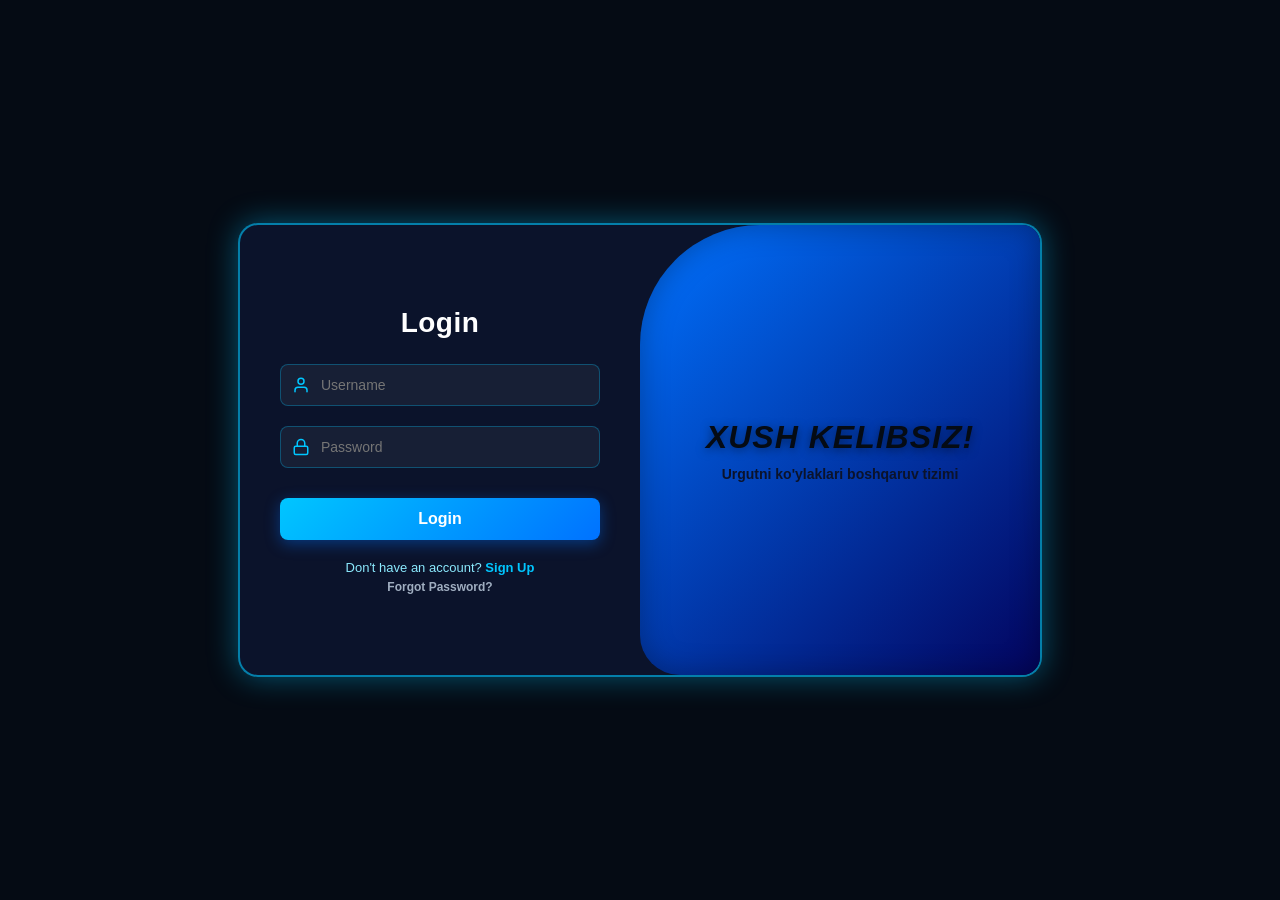
==== index.html @ d0684150 "Add files via upload" ====
<!DOCTYPE html>
<html lang="uz">
<head>
    <meta charset="UTF-8">
    <title>👕 "Ugutni ko'ylaklari" - Tizimga Kirish</title>
    <style>
        /* Sahifa umumiy orqa foni */
        body {
            font-family: 'Segoe UI', Tahoma, Geneva, Verdana, sans-serif;
            margin: 0;
            padding: 0;
            background: #050b14;
            height: 100vh;
            display: flex;
            justify-content: center;
            align-items: center;
        }

        /* Asosiy ikki qismli karta qutisi (Rasm dizayni asosida) */
        .login-container {
            width: 800px;
            height: 450px;
            background: #0b132b;
            border-radius: 20px;
            box-shadow: 0 0 30px rgba(0, 198, 255, 0.4);
            border: 2px solid rgba(0, 198, 255, 0.6);
            display: flex;
            overflow: hidden;
            position: relative;
        }

        /* Chap tomon: Forma qismi */
        .login-form-side {
            flex: 1;
            padding: 50px 40px;
            display: flex;
            flex-direction: column;
            justify-content: center;
            z-index: 2;
        }

        .login-form-side h2 {
            color: #ffffff;
            font-size: 28px;
            margin-top: 0;
            margin-bottom: 25px;
            letter-spacing: 0.5px;
        }

        /* Input maydonlari */
        .input-box {
            position: relative;
            margin-bottom: 20px;
        }

        .input-box input {
            width: 100%;
            padding: 12px 15px 12px 40px;
            background: rgba(255, 255, 255, 0.05);
            border: 1px solid rgba(0, 198, 255, 0.3);
            border-radius: 8px;
            color: white;
            font-size: 14px;
            box-sizing: border-box;
            transition: all 0.3s ease;
        }

        .input-box input:focus {
            outline: none;
            border-color: #00c6ff;
            box-shadow: 0 0 12px rgba(0, 198, 255, 0.5);
            background: rgba(255, 255, 255, 0.1);
        }

        /* Input ikonchalari */
        .input-box svg {
            position: absolute;
            left: 12px;
            top: 50%;
            transform: translateY(-50%);
            width: 18px;
            height: 18px;
            stroke: #00c6ff;
            fill: none;
            stroke-width: 2;
            stroke-linecap: round;
            stroke-linejoin: round;
        }

        /* Kirish tugmasi */
        .submit-btn {
            width: 100%;
            padding: 12px;
            background: linear-gradient(135deg, #00c6ff, #0072ff);
            color: white;
            border: none;
            border-radius: 8px;
            font-size: 16px;
            font-weight: bold;
            cursor: pointer;
            box-shadow: 0 4px 15px rgba(0, 114, 255, 0.4);
            transition: all 0.3s ease;
            margin-top: 10px;
            box-sizing: border-box;
        }

        .submit-btn:hover {
            background: linear-gradient(135deg, #0072ff, #00c6ff);
            box-shadow: 0 0 20px rgba(0, 198, 255, 0.8);
            transform: translateY(-2px);
        }

        /* Yordamchi havolalar */
        .form-footer {
            margin-top: 20px;
            text-align: center;
            font-size: 13px;
            color: #8be9fd;
        }

        .form-footer a {
            color: #00c6ff;
            text-decoration: none;
            font-weight: bold;
        }

        .form-footer a:hover {
            text-decoration: underline;
        }

        /* O'ng tomon: Ko'k va gradient fonli qism (Rasmda qizil bo'lgan joy) */
        .login-banner-side {
            flex: 1;
            background: linear-gradient(135deg, #0072ff 0%, #03045e 100%);
            display: flex;
            flex-direction: column;
            justify-content: center;
            align-items: center;
            padding: 40px;
            text-align: center;
            color: white;
            border-top-left-radius: 120px;
            border-bottom-left-radius: 40px;
            box-shadow: inset 0 0 30px rgba(0, 0, 0, 0.3);
            position: relative;
        }

        .login-banner-side h1 {
            font-size: 32px;
            margin: 0 0 10px 0;
            letter-spacing: 1px;
            text-shadow: 0 2px 10px rgba(0,0,0,0.5);
        }

        .login-banner-side p {
            font-size: 14px;
            color: #e2e8f0;
            margin: 0;
        }
    </style>
</head>
<body>

    <div class="login-container">
        <!-- Chap tomon: Login Formasi -->
        <div class="login-form-side">
            <h2 style="text-align: center;">Login</h2>
            
            <!-- action="index.html" orqali kirganda dashboardga o'tadi -->
            <form action="dashboard.html" method="GET">
                
                <!-- Foydalanuvchi nomi -->
                <div class="input-box">
                    <svg viewBox="0 0 24 24"><path d="M20 21v-2a4 4 0 0 0-4-4H8a4 4 0 0 0-4 4v2"></path><circle cx="12" cy="7" r="4"></circle></svg>
                    <input type="text" name="username" placeholder="Username" required>
                </div>

                <!-- Parol -->
                <div class="input-box">
                    <svg viewBox="0 0 24 24"><rect x="3" y="11" width="18" height="11" rx="2" ry="2"></rect><path d="M7 11V7a5 5 0 0 1 10 0v4"></path></svg>
                    <input type="password" name="password" placeholder="Password" required>
                </div>

                <button type="submit" class="submit-btn">Login</button>
            </form>

            <div class="form-footer">
                Don't have an account? <a href="#">Sign Up</a><br>
                <a href="#" style="color: #a0aec0; font-size: 12px; margin-top: 5px; display: inline-block;">Forgot Password?</a>
            </div>
        </div>

        <!-- O'ng tomon: Ko'k gradient banner qismi -->
        <div class="login-banner-side">
            <h1 style="color: #050b14; font-style: italic;">XUSH KELIBSIZ!</h1>
            <p style="color: #0b132b; font-weight: bold;">Urgutni ko'ylaklari boshqaruv tizimi</p>
        </div>
    </div>

</body>
</html>
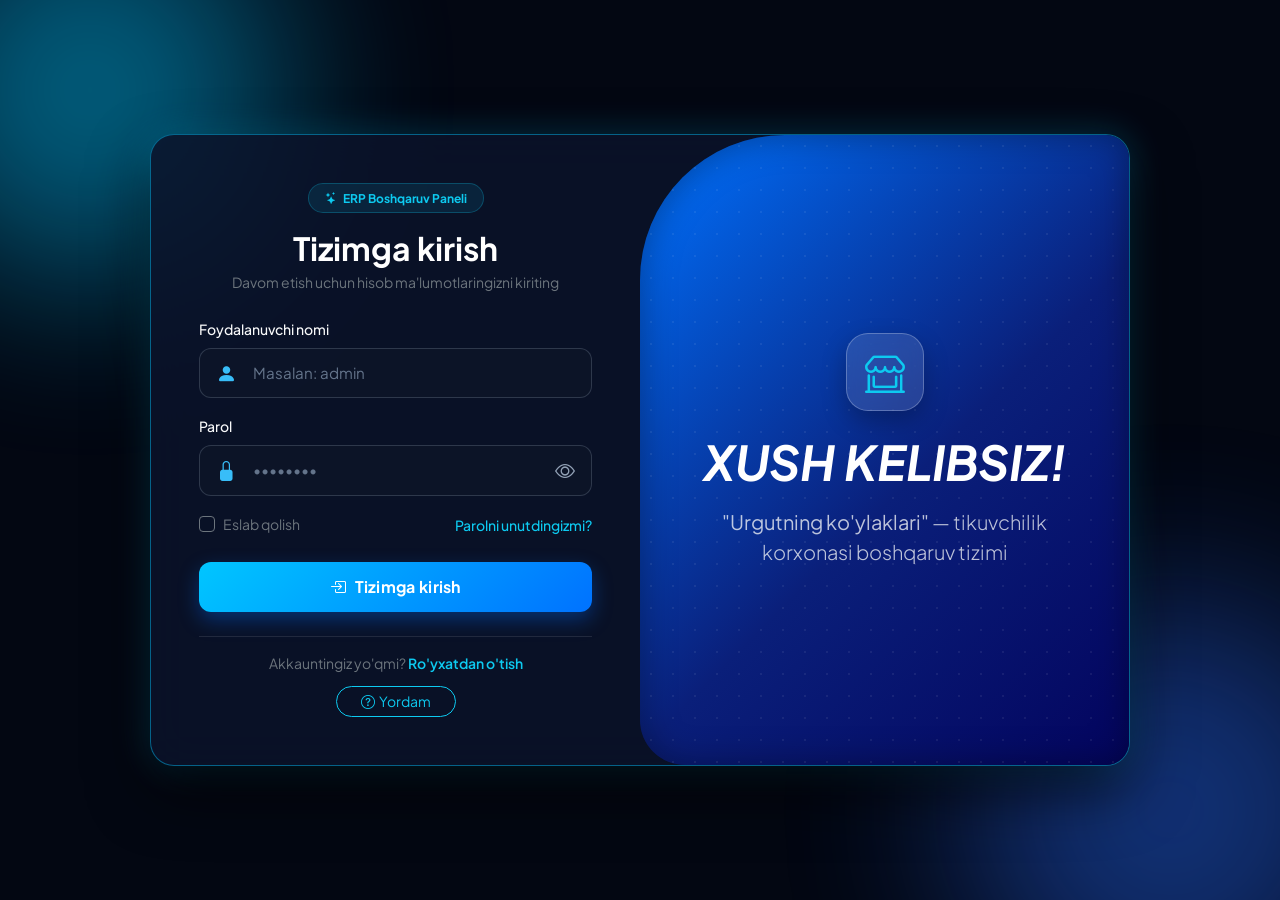
==== commit ee4418c8: "Bootstrap 5 va yangi Glassmorphism dizayn qo'shildi" ====
--- a/index.html
+++ b/index.html
@@ -2,200 +2,321 @@
 <html lang="uz">
 <head>
     <meta charset="UTF-8">
-    <title>👕 "Ugutni ko'ylaklari" - Tizimga Kirish</title>
+    <meta name="viewport" content="width=device-width, initial-scale=1.0">
+    <title>👕 "Urgutning ko'ylaklari" - Tizimga Kirish</title>
+
+    <!-- Bootstrap 5 CSS -->
+    <link href="https://cdn.jsdelivr.net/npm/bootstrap@5.3.3/dist/css/bootstrap.min.css" rel="stylesheet">
+    <!-- Bootstrap Icons -->
+    <link href="https://cdn.jsdelivr.net/npm/bootstrap-icons@1.11.3/font/bootstrap-icons.min.css" rel="stylesheet">
+    <!-- Google Fonts: Plus Jakarta Sans -->
+    <link href="https://fonts.googleapis.com/css2?family=Plus+Jakarta+Sans:wght@400;500;600;700;800&display=swap" rel="stylesheet">
+
     <style>
-        /* Sahifa umumiy orqa foni */
         body {
-            font-family: 'Segoe UI', Tahoma, Geneva, Verdana, sans-serif;
-            margin: 0;
-            padding: 0;
-            background: #050b14;
-            height: 100vh;
-            display: flex;
-            justify-content: center;
-            align-items: center;
-        }
-
-        /* Asosiy ikki qismli karta qutisi (Rasm dizayni asosida) */
-        .login-container {
-            width: 800px;
-            height: 450px;
-            background: #0b132b;
-            border-radius: 20px;
-            box-shadow: 0 0 30px rgba(0, 198, 255, 0.4);
-            border: 2px solid rgba(0, 198, 255, 0.6);
-            display: flex;
+            font-family: 'Plus Jakarta Sans', 'Segoe UI', sans-serif;
+            background-color: #030712;
+            min-height: 100vh;
+            overflow-x: hidden;
+            position: relative;
+        }
+
+        /* Orqa fondagi harakatlanuvchi neon sharlar */
+        .bg-orb {
+            position: fixed;
+            border-radius: 50%;
+            filter: blur(90px);
+            z-index: 0;
+            opacity: 0.45;
+            animation: floatOrb 10s infinite alternate ease-in-out;
+        }
+        .orb-1 {
+            width: 380px;
+            height: 380px;
+            background: #00c6ff;
+            top: -100px;
+            left: -100px;
+        }
+        .orb-2 {
+            width: 420px;
+            height: 420px;
+            background: #2563eb;
+            bottom: -120px;
+            right: -100px;
+            animation-delay: -5s;
+        }
+
+        @keyframes floatOrb {
+            0% { transform: translate(0, 0) scale(1); }
+            100% { transform: translate(40px, 30px) scale(1.1); }
+        }
+
+        /* Kengaytirilgan Glassmorphism Bootstrap Card */
+        .login-card {
+            position: relative;
+            z-index: 1;
+            max-width: 980px;
+            width: 100%;
+            background: rgba(11, 19, 43, 0.85);
+            backdrop-filter: blur(20px);
+            -webkit-backdrop-filter: blur(20px);
+            border-radius: 24px;
+            border: 1.5px solid rgba(0, 198, 255, 0.45);
+            box-shadow: 0 25px 60px rgba(0, 0, 0, 0.65), 0 0 35px rgba(0, 198, 255, 0.25);
             overflow: hidden;
-            position: relative;
-        }
-
-        /* Chap tomon: Forma qismi */
-        .login-form-side {
-            flex: 1;
-            padding: 50px 40px;
-            display: flex;
-            flex-direction: column;
-            justify-content: center;
-            z-index: 2;
-        }
-
-        .login-form-side h2 {
+            animation: fadeInUp 0.7s ease-out;
+        }
+
+        @keyframes fadeInUp {
+            from { opacity: 0; transform: translateY(25px); }
+            to { opacity: 1; transform: translateY(0); }
+        }
+
+        /* Inputlar dizayni */
+        .custom-input-group {
+            border-radius: 12px;
+            overflow: hidden;
+            border: 1px solid rgba(148, 163, 184, 0.25);
+            background: rgba(15, 23, 42, 0.65);
+            transition: all 0.3s ease;
+        }
+
+        .custom-input-group:focus-within {
+            border-color: #38bdf8;
+            box-shadow: 0 0 0 4px rgba(56, 189, 248, 0.15);
+            background: rgba(15, 23, 42, 0.95);
+        }
+
+        .custom-input-group .input-group-text {
+            background: transparent;
+            border: none;
+            color: #38bdf8;
+            padding-left: 16px;
+        }
+
+        .custom-input-group .form-control {
+            background: transparent;
+            border: none;
+            color: #f8fafc;
+            padding: 13px 14px 13px 6px;
+            font-size: 0.95rem;
+        }
+
+        .custom-input-group .form-control::placeholder {
+            color: #64748b;
+        }
+
+        .custom-input-group .form-control:focus {
+            box-shadow: none;
             color: #ffffff;
-            font-size: 28px;
-            margin-top: 0;
-            margin-bottom: 25px;
-            letter-spacing: 0.5px;
-        }
-
-        /* Input maydonlari */
-        .input-box {
-            position: relative;
-            margin-bottom: 20px;
-        }
-
-        .input-box input {
-            width: 100%;
-            padding: 12px 15px 12px 40px;
-            background: rgba(255, 255, 255, 0.05);
-            border: 1px solid rgba(0, 198, 255, 0.3);
-            border-radius: 8px;
-            color: white;
-            font-size: 14px;
-            box-sizing: border-box;
-            transition: all 0.3s ease;
-        }
-
-        .input-box input:focus {
-            outline: none;
-            border-color: #00c6ff;
-            box-shadow: 0 0 12px rgba(0, 198, 255, 0.5);
-            background: rgba(255, 255, 255, 0.1);
-        }
-
-        /* Input ikonchalari */
-        .input-box svg {
-            position: absolute;
-            left: 12px;
-            top: 50%;
-            transform: translateY(-50%);
-            width: 18px;
-            height: 18px;
-            stroke: #00c6ff;
-            fill: none;
-            stroke-width: 2;
-            stroke-linecap: round;
-            stroke-linejoin: round;
+        }
+
+        .toggle-pass-btn {
+            background: transparent;
+            border: none;
+            color: #94a3b8;
+            padding-right: 16px;
+            transition: color 0.2s;
+        }
+
+        .toggle-pass-btn:hover {
+            color: #38bdf8;
         }
 
         /* Kirish tugmasi */
         .submit-btn {
-            width: 100%;
-            padding: 12px;
-            background: linear-gradient(135deg, #00c6ff, #0072ff);
-            color: white;
+            background: linear-gradient(135deg, #00c6ff 0%, #0072ff 100%);
             border: none;
-            border-radius: 8px;
-            font-size: 16px;
-            font-weight: bold;
-            cursor: pointer;
-            box-shadow: 0 4px 15px rgba(0, 114, 255, 0.4);
+            border-radius: 12px;
+            padding: 13px;
+            font-weight: 700;
+            letter-spacing: 0.3px;
+            box-shadow: 0 8px 20px rgba(0, 114, 255, 0.35);
             transition: all 0.3s ease;
-            margin-top: 10px;
-            box-sizing: border-box;
         }
 
         .submit-btn:hover {
-            background: linear-gradient(135deg, #0072ff, #00c6ff);
-            box-shadow: 0 0 20px rgba(0, 198, 255, 0.8);
             transform: translateY(-2px);
-        }
-
-        /* Yordamchi havolalar */
-        .form-footer {
-            margin-top: 20px;
-            text-align: center;
-            font-size: 13px;
-            color: #8be9fd;
-        }
-
-        .form-footer a {
-            color: #00c6ff;
-            text-decoration: none;
-            font-weight: bold;
-        }
-
-        .form-footer a:hover {
-            text-decoration: underline;
-        }
-
-        /* O'ng tomon: Ko'k va gradient fonli qism (Rasmda qizil bo'lgan joy) */
+            box-shadow: 0 12px 28px rgba(0, 198, 255, 0.55);
+            background: linear-gradient(135deg, #38bdf8 0%, #2563eb 100%);
+        }
+
+        /* O'ng tomon: Oval chetli ko'k gradient banner */
         .login-banner-side {
-            flex: 1;
-            background: linear-gradient(135deg, #0072ff 0%, #03045e 100%);
+            background: linear-gradient(135deg, #0072ff 0%, #0a1f7a 55%, #03045e 100%);
+            position: relative;
+            overflow: hidden;
+            box-shadow: inset 0 0 35px rgba(0, 0, 0, 0.35);
+        }
+
+        /* Katta ekranlarda eski dizayndagi kabi chap chetini oval qilish */
+        @media (min-width: 992px) {
+            .login-banner-side {
+                border-top-left-radius: 145px;
+                border-bottom-left-radius: 45px;
+            }
+        }
+
+        /* Banner ichidagi nozik nuqtali fon */
+        .login-banner-side::before {
+            content: "";
+            position: absolute;
+            inset: 0;
+            background-image: radial-gradient(rgba(255, 255, 255, 0.12) 1px, transparent 1px);
+            background-size: 22px 22px;
+            opacity: 0.55;
+        }
+
+        .banner-content {
+            position: relative;
+            z-index: 2;
+        }
+
+        .brand-icon-box {
+            width: 78px;
+            height: 78px;
+            border-radius: 22px;
+            background: rgba(255, 255, 255, 0.12);
+            backdrop-filter: blur(10px);
+            border: 1px solid rgba(255, 255, 255, 0.25);
             display: flex;
-            flex-direction: column;
+            align-items: center;
             justify-content: center;
-            align-items: center;
-            padding: 40px;
-            text-align: center;
-            color: white;
-            border-top-left-radius: 120px;
-            border-bottom-left-radius: 40px;
-            box-shadow: inset 0 0 30px rgba(0, 0, 0, 0.3);
-            position: relative;
-        }
-
-        .login-banner-side h1 {
-            font-size: 32px;
-            margin: 0 0 10px 0;
-            letter-spacing: 1px;
-            text-shadow: 0 2px 10px rgba(0,0,0,0.5);
-        }
-
-        .login-banner-side p {
-            font-size: 14px;
-            color: #e2e8f0;
-            margin: 0;
+            margin: 0 auto 22px;
+            box-shadow: 0 10px 25px rgba(0, 0, 0, 0.25);
         }
     </style>
 </head>
-<body>
-
-    <div class="login-container">
-        <!-- Chap tomon: Login Formasi -->
-        <div class="login-form-side">
-            <h2 style="text-align: center;">Login</h2>
+<body class="d-flex align-items-center justify-content-center p-3 p-md-4">
+
+    <!-- Harakatlanuvchi neon sharlar -->
+    <div class="bg-orb orb-1"></div>
+    <div class="bg-orb orb-2"></div>
+
+    <!-- Asosiy Bootstrap Card (Panel) -->
+    <div class="card login-card">
+        <div class="row g-0">
             
-            <!-- action="index.html" orqali kirganda dashboardga o'tadi -->
-            <form action="dashboard.html" method="GET">
-                
-                <!-- Foydalanuvchi nomi -->
-                <div class="input-box">
-                    <svg viewBox="0 0 24 24"><path d="M20 21v-2a4 4 0 0 0-4-4H8a4 4 0 0 0-4 4v2"></path><circle cx="12" cy="7" r="4"></circle></svg>
-                    <input type="text" name="username" placeholder="Username" required>
+            <!-- Chap tomon: Login Formasi -->
+            <div class="col-lg-6 p-4 p-sm-5 d-flex flex-column justify-content-center">
+                <div class="text-center mb-4">
+                    <span class="badge bg-info bg-opacity-10 text-info border border-info border-opacity-25 rounded-pill px-3 py-2 mb-3">
+                        <i class="bi bi-stars me-1"></i> ERP Boshqaruv Paneli
+                    </span>
+                    <h2 class="text-white fw-bold mb-1">Tizimga kirish</h2>
+                    <p class="text-secondary small mb-0">Davom etish uchun hisob ma'lumotlaringizni kiriting</p>
                 </div>
 
-                <!-- Parol -->
-                <div class="input-box">
-                    <svg viewBox="0 0 24 24"><rect x="3" y="11" width="18" height="11" rx="2" ry="2"></rect><path d="M7 11V7a5 5 0 0 1 10 0v4"></path></svg>
-                    <input type="password" name="password" placeholder="Password" required>
+                <!-- Bootstrap Forma -->
+                <form action="dashboard.html" method="GET">
+                    
+                    <!-- Foydalanuvchi nomi -->
+                    <div class="mb-3">
+                        <label for="username" class="form-label text-light small fw-medium">Foydalanuvchi nomi</label>
+                        <div class="input-group custom-input-group">
+                            <span class="input-group-text">
+                                <i class="bi bi-person-fill fs-5"></i>
+                            </span>
+                            <input type="text" id="username" name="username" class="form-control" placeholder="Masalan: admin" required>
+                        </div>
+                    </div>
+
+                    <!-- Parol -->
+                    <div class="mb-3">
+                        <label for="password" class="form-label text-light small fw-medium">Parol</label>
+                        <div class="input-group custom-input-group">
+                            <span class="input-group-text">
+                                <i class="bi bi-lock-fill fs-5"></i>
+                            </span>
+                            <input type="password" id="password" name="password" class="form-control" placeholder="••••••••" required>
+                            <button type="button" class="toggle-pass-btn" id="togglePassword" title="Parolni ko'rsatish">
+                                <i class="bi bi-eye fs-5" id="eyeIcon"></i>
+                            </button>
+                        </div>
+                    </div>
+
+                    <!-- Eslab qolish va Parolni unutdingizmi (Tooltip) -->
+                    <div class="d-flex justify-content-between align-items-center mb-4">
+                        <div class="form-check">
+                            <input class="form-check-input bg-transparent border-secondary" type="checkbox" id="rememberMe">
+                            <label class="form-check-label text-secondary small" for="rememberMe">
+                                Eslab qolish
+                            </label>
+                        </div>
+                        <a href="#" class="text-info small text-decoration-none fw-medium"
+                           data-bs-toggle="tooltip" 
+                           data-bs-placement="top" 
+                           title="Parolni tiklash uchun korxona rahbariyatiga bog'laning">
+                           Parolni unutdingizmi?
+                        </a>
+                    </div>
+
+                    <!-- Kirish tugmasi -->
+                    <button type="submit" class="btn btn-primary submit-btn w-100 text-white">
+                        <i class="bi bi-box-arrow-in-right me-2"></i>Tizimga kirish
+                    </button>
+                </form>
+
+                <!-- Pastki qism: Markazga tekislangan yozuv va Yordam (Popover) -->
+                <div class="d-flex flex-column align-items-center text-center gap-2 mt-4 pt-3 border-top border-secondary border-opacity-25">
+                    <span class="text-secondary small">
+                        Akkauntingiz yo'qmi? 
+                        <a href="#" class="text-info fw-semibold text-decoration-none"
+                           data-bs-toggle="tooltip" 
+                           data-bs-placement="top" 
+                           title="Yangi xodim qo'shish uchun administratorga murojaat qiling">
+                           Ro'yxatdan o'tish
+                        </a>
+                    </span>
+
+                    <button type="button" class="btn btn-sm btn-outline-info rounded-pill px-4 mt-1"
+                            data-bs-toggle="popover"
+                            data-bs-trigger="focus"
+                            data-bs-placement="top"
+                            data-bs-title="Kirish bo'yicha yordam"
+                            data-bs-content="Demo rejimda tizimga kirish uchun istalgan login va parolni yozib 'Tizimga kirish' tugmasini bosing.">
+                        <i class="bi bi-question-circle me-1"></i>Yordam
+                    </button>
                 </div>
-
-                <button type="submit" class="submit-btn">Login</button>
-            </form>
-
-            <div class="form-footer">
-                Don't have an account? <a href="#">Sign Up</a><br>
-                <a href="#" style="color: #a0aec0; font-size: 12px; margin-top: 5px; display: inline-block;">Forgot Password?</a>
             </div>
-        </div>
-
-        <!-- O'ng tomon: Ko'k gradient banner qismi -->
-        <div class="login-banner-side">
-            <h1 style="color: #050b14; font-style: italic;">XUSH KELIBSIZ!</h1>
-            <p style="color: #0b132b; font-weight: bold;">Urgutni ko'ylaklari boshqaruv tizimi</p>
+
+            <!-- O'ng tomon: Markazga tekislangan va oval chetli banner -->
+            <div class="col-lg-6 login-banner-side p-5 d-flex flex-column justify-content-center align-items-center text-center text-white">
+                <div class="banner-content">
+                    <div class="brand-icon-box">
+                        <i class="bi bi-shop-window fs-1 text-info"></i>
+                    </div>
+                    <h1 class="fw-bold fst-italic display-5 mb-3">XUSH KELIBSIZ!</h1>
+                    <p class="lead text-light text-opacity-75 mb-0 px-lg-3">
+                        <strong>"Urgutning ko'ylaklari"</strong> — tikuvchilik korxonasi boshqaruv tizimi
+                    </p>
+                </div>
+            </div>
+
         </div>
     </div>
 
+    <!-- Bootstrap 5 JS Bundle -->
+    <script src="https://cdn.jsdelivr.net/npm/bootstrap@5.3.3/dist/js/bootstrap.bundle.min.js"></script>
+    <script>
+        // Tooltiplarni faollashtirish
+        const tooltipTriggerList = document.querySelectorAll('[data-bs-toggle="tooltip"]');
+        [...tooltipTriggerList].map(el => new bootstrap.Tooltip(el));
+
+        // Popoverlarni faollashtirish
+        const popoverTriggerList = document.querySelectorAll('[data-bs-toggle="popover"]');
+        [...popoverTriggerList].map(el => new bootstrap.Popover(el));
+
+        // Parolni ko'rsatish / yashirish
+        const togglePassword = document.getElementById('togglePassword');
+        const passwordInput = document.getElementById('password');
+        const eyeIcon = document.getElementById('eyeIcon');
+
+        togglePassword.addEventListener('click', () => {
+            const isPassword = passwordInput.type === 'password';
+            passwordInput.type = isPassword ? 'text' : 'password';
+            eyeIcon.className = isPassword ? 'bi bi-eye-slash fs-5' : 'bi bi-eye fs-5';
+        });
+    </script>
 </body>
 </html>
